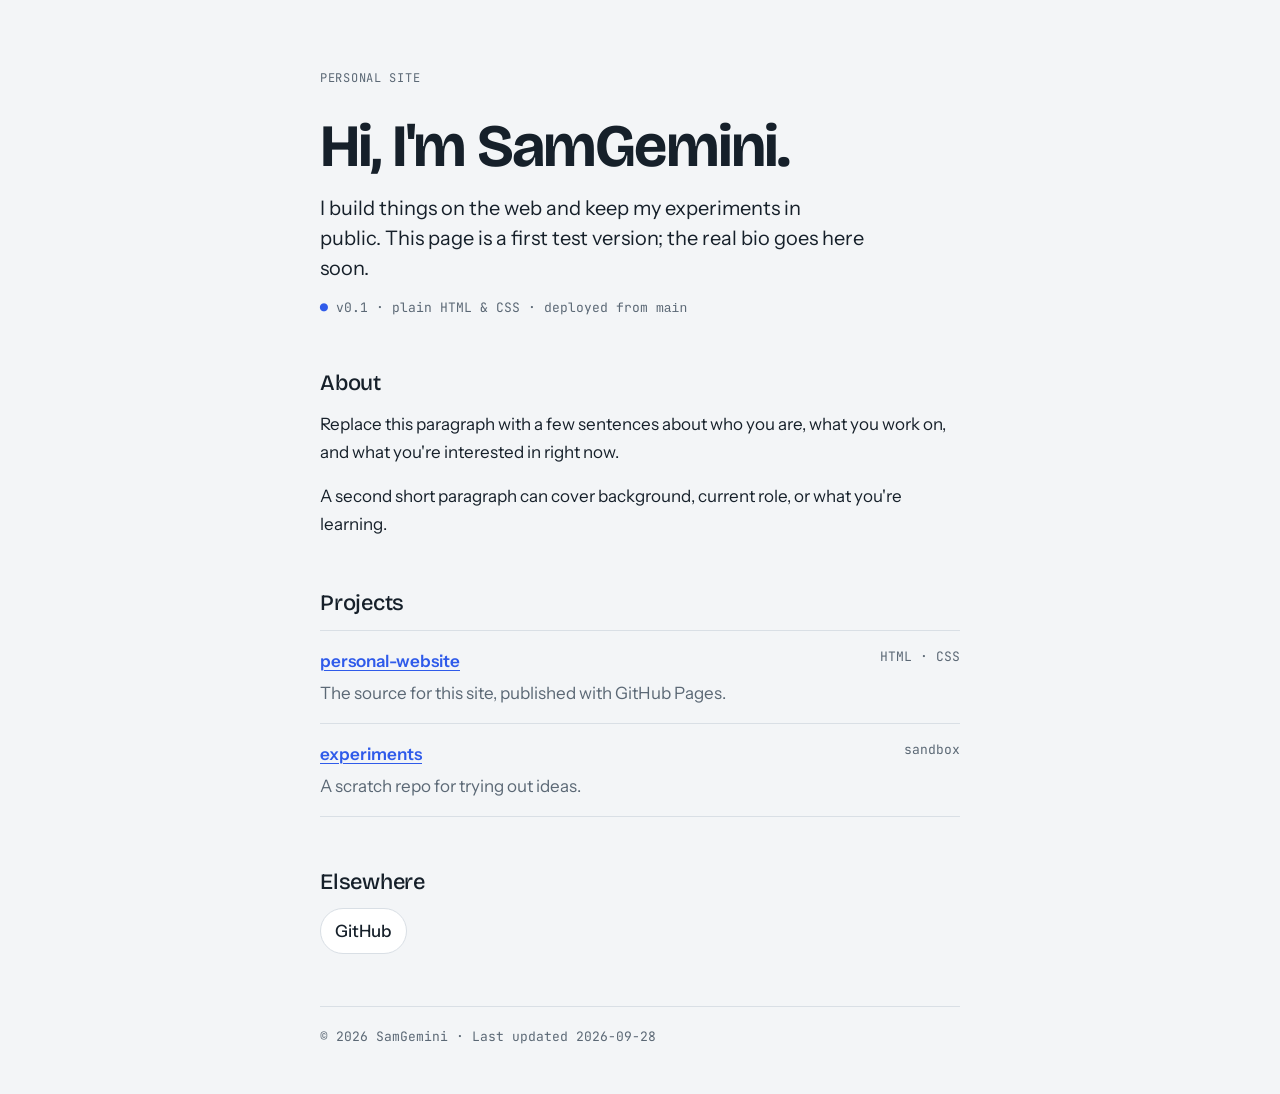
==== index.html @ a4d3291f "Add starter personal website (plain HTML/CSS) Co-Authored-By: Claude Opus 5.5 <noreply@anthropic.com" ====
<!doctype html>
<html lang="en">
<head>
<meta charset="utf-8">
<meta name="viewport" content="width=device-width, initial-scale=1, viewport-fit=cover">
<title>SamGemini</title>
<meta name="description" content="Personal website of SamGemini.">
<link rel="preconnect" href="https://fonts.googleapis.com">
<link rel="preconnect" href="https://fonts.gstatic.com" crossorigin>
<link rel="stylesheet" href="https://fonts.googleapis.com/css2?family=Bricolage+Grotesque:opsz,wght@12..96,500;12..96,700&family=Instrument+Sans:wght@400;500;600&family=JetBrains+Mono:wght@400&display=swap">
<style>
  :root {
    --ground: #F3F5F7;
    --surface: #FFFFFF;
    --ink: #16202A;
    --muted: #5B6875;
    --line: #D9DFE5;
    --accent: #2F5BEA;
    --display: "Bricolage Grotesque", "Segoe UI", system-ui, sans-serif;
    --body: "Instrument Sans", "Segoe UI", system-ui, sans-serif;
    --mono: "JetBrains Mono", ui-monospace, Menlo, Consolas, monospace;
  }
  @media (prefers-color-scheme: dark) {
    :root:not([data-theme="light"]) {
      color-scheme: dark;
      --ground: #0F151B;
      --surface: #161E26;
      --ink: #E6EBF0;
      --muted: #93A1AE;
      --line: #26313C;
      --accent: #7C9BFF;
    }
  }
  :root[data-theme="dark"] {
    color-scheme: dark;
    --ground: #0F151B;
    --surface: #161E26;
    --ink: #E6EBF0;
    --muted: #93A1AE;
    --line: #26313C;
    --accent: #7C9BFF;
  }

  * { box-sizing: border-box; }
  html { -webkit-text-size-adjust: 100%; }
  body {
    margin: 0;
    background: var(--ground);
    color: var(--ink);
    font: 400 1.0625rem/1.65 var(--body);
    padding-inline: 20px;
  }
  main {
    max-width: 40rem;
    margin: 0 auto;
    padding-block: 4.5rem 3rem;
    display: grid;
    gap: 3.25rem;
  }
  a { color: var(--accent); text-underline-offset: 3px; text-decoration-thickness: 1px; }
  a:hover { text-decoration-thickness: 2px; }
  a:focus-visible { outline: 2px solid var(--accent); outline-offset: 3px; border-radius: 2px; }

  .label {
    font: 400 0.75rem/1 var(--mono);
    letter-spacing: 0.06em;
    text-transform: uppercase;
    color: var(--muted);
    margin: 0 0 1rem;
  }

  header { display: grid; gap: 1rem; }
  h1 {
    font: 700 clamp(2.5rem, 8vw, 3.75rem)/1.02 var(--display);
    letter-spacing: -0.03em;
    margin: 0;
    text-wrap: balance;
  }
  .lede { font-size: 1.25rem; line-height: 1.5; color: var(--ink); margin: 0; max-width: 34rem; }
  .status {
    font: 400 0.8125rem/1.4 var(--mono);
    color: var(--muted);
    margin: 0;
  }
  .status b { color: var(--accent); font-weight: 400; }

  h2 { font: 500 1.375rem/1.25 var(--display); margin: 0 0 0.75rem; letter-spacing: -0.01em; }
  section p { margin: 0 0 1rem; color: var(--ink); }
  section p:last-child { margin-bottom: 0; }

  .projects { list-style: none; margin: 0; padding: 0; border-top: 1px solid var(--line); }
  .projects li {
    display: grid;
    grid-template-columns: 1fr auto;
    gap: 0.25rem 1rem;
    padding-block: 1rem;
    border-bottom: 1px solid var(--line);
  }
  .projects a { font-weight: 600; }
  .projects .meta { font: 400 0.8125rem/1.6 var(--mono); color: var(--muted); }
  .projects .desc { grid-column: 1 / -1; color: var(--muted); margin: 0; }

  .links { display: flex; flex-wrap: wrap; gap: 0.75rem; list-style: none; margin: 0; padding: 0; }
  .links a {
    display: inline-block;
    padding: 0.5rem 0.9rem;
    border: 1px solid var(--line);
    border-radius: 999px;
    background: var(--surface);
    color: var(--ink);
    text-decoration: none;
    font-weight: 500;
  }
  .links a:hover { border-color: var(--accent); color: var(--accent); }

  footer { font: 400 0.8125rem/1.5 var(--mono); color: var(--muted); border-top: 1px solid var(--line); padding-top: 1.25rem; }
</style>
</head>
<body>
<main>
  <header>
    <p class="label">Personal site</p>
    <h1>Hi, I'm SamGemini.</h1>
    <p class="lede">I build things on the web and keep my experiments in public. This page is a first test version; the real bio goes here soon.</p>
    <p class="status"><b>●</b> v0.1 · plain HTML &amp; CSS · deployed from <code>main</code></p>
  </header>

  <section>
    <h2>About</h2>
    <p>Replace this paragraph with a few sentences about who you are, what you work on, and what you're interested in right now.</p>
    <p>A second short paragraph can cover background, current role, or what you're learning.</p>
  </section>

  <section>
    <h2>Projects</h2>
    <ul class="projects">
      <li>
        <a href="https://github.com/SamGemini/personal-website">personal-website</a>
        <span class="meta">HTML · CSS</span>
        <p class="desc">The source for this site, published with GitHub Pages.</p>
      </li>
      <li>
        <a href="https://github.com/SamGemini/experiments">experiments</a>
        <span class="meta">sandbox</span>
        <p class="desc">A scratch repo for trying out ideas.</p>
      </li>
    </ul>
  </section>

  <section>
    <h2>Elsewhere</h2>
    <ul class="links">
      <li><a href="https://github.com/SamGemini">GitHub</a></li>
    </ul>
  </section>

  <footer>© 2026 SamGemini · Last updated 2026-09-28</footer>
</main>
</body>
</html>
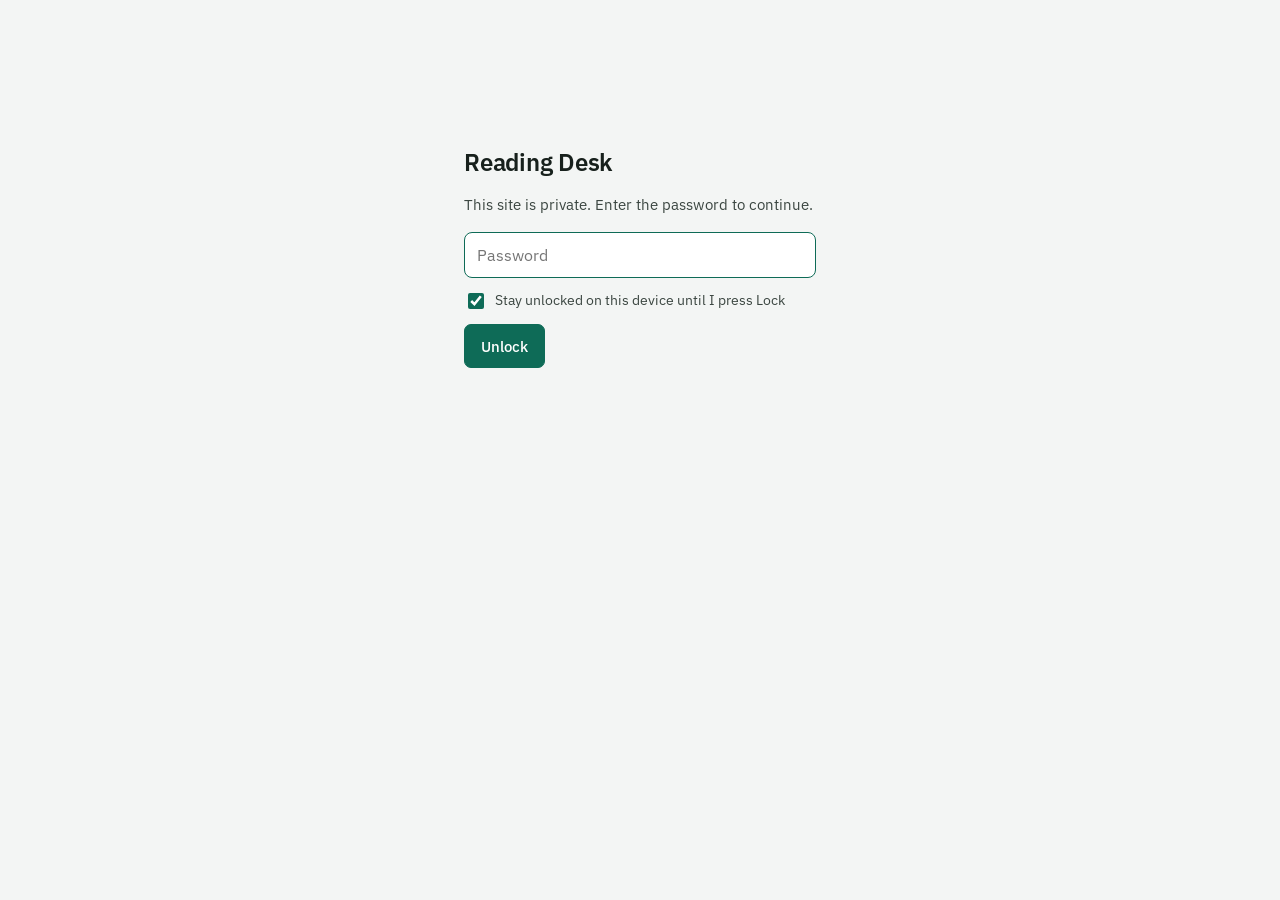
==== commit 4942e9d3: "Two columns from 900px; version asset URLs so updates bypass the browser cache Co-Authored-By: Claud" ====
--- a/index.html
+++ b/index.html
@@ -1,160 +1,18 @@
 <!doctype html>
-<html lang="en">
+<html lang="en" data-root="">
 <head>
 <meta charset="utf-8">
 <meta name="viewport" content="width=device-width, initial-scale=1, viewport-fit=cover">
-<title>SamGemini</title>
-<meta name="description" content="Personal website of SamGemini.">
-<link rel="preconnect" href="https://fonts.googleapis.com">
-<link rel="preconnect" href="https://fonts.gstatic.com" crossorigin>
-<link rel="stylesheet" href="https://fonts.googleapis.com/css2?family=Bricolage+Grotesque:opsz,wght@12..96,500;12..96,700&family=Instrument+Sans:wght@400;500;600&family=JetBrains+Mono:wght@400&display=swap">
-<style>
-  :root {
-    --ground: #F3F5F7;
-    --surface: #FFFFFF;
-    --ink: #16202A;
-    --muted: #5B6875;
-    --line: #D9DFE5;
-    --accent: #2F5BEA;
-    --display: "Bricolage Grotesque", "Segoe UI", system-ui, sans-serif;
-    --body: "Instrument Sans", "Segoe UI", system-ui, sans-serif;
-    --mono: "JetBrains Mono", ui-monospace, Menlo, Consolas, monospace;
-  }
-  @media (prefers-color-scheme: dark) {
-    :root:not([data-theme="light"]) {
-      color-scheme: dark;
-      --ground: #0F151B;
-      --surface: #161E26;
-      --ink: #E6EBF0;
-      --muted: #93A1AE;
-      --line: #26313C;
-      --accent: #7C9BFF;
-    }
-  }
-  :root[data-theme="dark"] {
-    color-scheme: dark;
-    --ground: #0F151B;
-    --surface: #161E26;
-    --ink: #E6EBF0;
-    --muted: #93A1AE;
-    --line: #26313C;
-    --accent: #7C9BFF;
-  }
-
-  * { box-sizing: border-box; }
-  html { -webkit-text-size-adjust: 100%; }
-  body {
-    margin: 0;
-    background: var(--ground);
-    color: var(--ink);
-    font: 400 1.0625rem/1.65 var(--body);
-    padding-inline: 20px;
-  }
-  main {
-    max-width: 40rem;
-    margin: 0 auto;
-    padding-block: 4.5rem 3rem;
-    display: grid;
-    gap: 3.25rem;
-  }
-  a { color: var(--accent); text-underline-offset: 3px; text-decoration-thickness: 1px; }
-  a:hover { text-decoration-thickness: 2px; }
-  a:focus-visible { outline: 2px solid var(--accent); outline-offset: 3px; border-radius: 2px; }
-
-  .label {
-    font: 400 0.75rem/1 var(--mono);
-    letter-spacing: 0.06em;
-    text-transform: uppercase;
-    color: var(--muted);
-    margin: 0 0 1rem;
-  }
-
-  header { display: grid; gap: 1rem; }
-  h1 {
-    font: 700 clamp(2.5rem, 8vw, 3.75rem)/1.02 var(--display);
-    letter-spacing: -0.03em;
-    margin: 0;
-    text-wrap: balance;
-  }
-  .lede { font-size: 1.25rem; line-height: 1.5; color: var(--ink); margin: 0; max-width: 34rem; }
-  .status {
-    font: 400 0.8125rem/1.4 var(--mono);
-    color: var(--muted);
-    margin: 0;
-  }
-  .status b { color: var(--accent); font-weight: 400; }
-
-  h2 { font: 500 1.375rem/1.25 var(--display); margin: 0 0 0.75rem; letter-spacing: -0.01em; }
-  section p { margin: 0 0 1rem; color: var(--ink); }
-  section p:last-child { margin-bottom: 0; }
-
-  .projects { list-style: none; margin: 0; padding: 0; border-top: 1px solid var(--line); }
-  .projects li {
-    display: grid;
-    grid-template-columns: 1fr auto;
-    gap: 0.25rem 1rem;
-    padding-block: 1rem;
-    border-bottom: 1px solid var(--line);
-  }
-  .projects a { font-weight: 600; }
-  .projects .meta { font: 400 0.8125rem/1.6 var(--mono); color: var(--muted); }
-  .projects .desc { grid-column: 1 / -1; color: var(--muted); margin: 0; }
-
-  .links { display: flex; flex-wrap: wrap; gap: 0.75rem; list-style: none; margin: 0; padding: 0; }
-  .links a {
-    display: inline-block;
-    padding: 0.5rem 0.9rem;
-    border: 1px solid var(--line);
-    border-radius: 999px;
-    background: var(--surface);
-    color: var(--ink);
-    text-decoration: none;
-    font-weight: 500;
-  }
-  .links a:hover { border-color: var(--accent); color: var(--accent); }
-
-  footer { font: 400 0.8125rem/1.5 var(--mono); color: var(--muted); border-top: 1px solid var(--line); padding-top: 1.25rem; }
-</style>
+<meta name="robots" content="noindex, nofollow">
+<meta http-equiv="Content-Security-Policy" content="default-src 'self'; script-src 'self'; style-src 'self' 'unsafe-inline'; font-src 'self'; img-src 'self' data:; connect-src 'self'; object-src 'none'; base-uri 'none'; form-action 'none'">
+<meta name="referrer" content="no-referrer">
+<title>Reading Desk</title>
+<link rel="stylesheet" href="assets/fonts.css?v=202609281540">
+<link rel="stylesheet" href="assets/site.css?v=202609281540">
+<script src="assets/vault.js?v=202609281540" defer></script>
+<script src="assets/reader.js?v=202609281540" defer></script>
 </head>
 <body>
-<main>
-  <header>
-    <p class="label">Personal site</p>
-    <h1>Hi, I'm SamGemini.</h1>
-    <p class="lede">I build things on the web and keep my experiments in public. This page is a first test version; the real bio goes here soon.</p>
-    <p class="status"><b>●</b> v0.1 · plain HTML &amp; CSS · deployed from <code>main</code></p>
-  </header>
-
-  <section>
-    <h2>About</h2>
-    <p>Replace this paragraph with a few sentences about who you are, what you work on, and what you're interested in right now.</p>
-    <p>A second short paragraph can cover background, current role, or what you're learning.</p>
-  </section>
-
-  <section>
-    <h2>Projects</h2>
-    <ul class="projects">
-      <li>
-        <a href="https://github.com/SamGemini/personal-website">personal-website</a>
-        <span class="meta">HTML · CSS</span>
-        <p class="desc">The source for this site, published with GitHub Pages.</p>
-      </li>
-      <li>
-        <a href="https://github.com/SamGemini/experiments">experiments</a>
-        <span class="meta">sandbox</span>
-        <p class="desc">A scratch repo for trying out ideas.</p>
-      </li>
-    </ul>
-  </section>
-
-  <section>
-    <h2>Elsewhere</h2>
-    <ul class="links">
-      <li><a href="https://github.com/SamGemini">GitHub</a></li>
-    </ul>
-  </section>
-
-  <footer>© 2026 SamGemini · Last updated 2026-09-28</footer>
-</main>
+<main class="wrap" id="app"><noscript>This site needs JavaScript.</noscript></main>
 </body>
 </html>
--- a/assets/fonts.css
+++ b/assets/fonts.css
@@ -0,0 +1,151 @@
+/* IBM Plex Sans, IBM Plex Mono and Source Serif 4, self-hosted (latin subsets). SIL Open Font License 1.1, see fonts/LICENSE.txt */
+/* latin-ext */
+@font-face {
+  font-family: 'IBM Plex Mono';
+  font-style: normal;
+  font-weight: 400;
+  font-display: swap;
+  src: url(fonts/IBMPlexMono-400-normal-latin-ext.woff2) format('woff2');
+  unicode-range: U+0100-02BA, U+02BD-02C5, U+02C7-02CC, U+02CE-02D7, U+02DD-02FF, U+0304, U+0308, U+0329, U+1D00-1DBF, U+1E00-1E9F, U+1EF2-1EFF, U+2020, U+20A0-20AB, U+20AD-20C0, U+2113, U+2C60-2C7F, U+A720-A7FF;
+}
+/* latin */
+@font-face {
+  font-family: 'IBM Plex Mono';
+  font-style: normal;
+  font-weight: 400;
+  font-display: swap;
+  src: url(fonts/IBMPlexMono-400-normal-latin.woff2) format('woff2');
+  unicode-range: U+0000-00FF, U+0131, U+0152-0153, U+02BB-02BC, U+02C6, U+02DA, U+02DC, U+0304, U+0308, U+0329, U+2000-206F, U+20AC, U+2122, U+2191, U+2193, U+2212, U+2215, U+FEFF, U+FFFD;
+}
+/* latin-ext */
+@font-face {
+  font-family: 'IBM Plex Mono';
+  font-style: normal;
+  font-weight: 500;
+  font-display: swap;
+  src: url(fonts/IBMPlexMono-500-normal-latin-ext.woff2) format('woff2');
+  unicode-range: U+0100-02BA, U+02BD-02C5, U+02C7-02CC, U+02CE-02D7, U+02DD-02FF, U+0304, U+0308, U+0329, U+1D00-1DBF, U+1E00-1E9F, U+1EF2-1EFF, U+2020, U+20A0-20AB, U+20AD-20C0, U+2113, U+2C60-2C7F, U+A720-A7FF;
+}
+/* latin */
+@font-face {
+  font-family: 'IBM Plex Mono';
+  font-style: normal;
+  font-weight: 500;
+  font-display: swap;
+  src: url(fonts/IBMPlexMono-500-normal-latin.woff2) format('woff2');
+  unicode-range: U+0000-00FF, U+0131, U+0152-0153, U+02BB-02BC, U+02C6, U+02DA, U+02DC, U+0304, U+0308, U+0329, U+2000-206F, U+20AC, U+2122, U+2191, U+2193, U+2212, U+2215, U+FEFF, U+FFFD;
+}
+/* latin-ext */
+@font-face {
+  font-family: 'IBM Plex Sans';
+  font-style: normal;
+  font-weight: 400;
+  font-stretch: 100%;
+  font-display: swap;
+  src: url(fonts/IBMPlexSans-400-normal-latin-ext.woff2) format('woff2');
+  unicode-range: U+0100-02BA, U+02BD-02C5, U+02C7-02CC, U+02CE-02D7, U+02DD-02FF, U+0304, U+0308, U+0329, U+1D00-1DBF, U+1E00-1E9F, U+1EF2-1EFF, U+2020, U+20A0-20AB, U+20AD-20C0, U+2113, U+2C60-2C7F, U+A720-A7FF;
+}
+/* latin */
+@font-face {
+  font-family: 'IBM Plex Sans';
+  font-style: normal;
+  font-weight: 400;
+  font-stretch: 100%;
+  font-display: swap;
+  src: url(fonts/IBMPlexSans-400-normal-latin.woff2) format('woff2');
+  unicode-range: U+0000-00FF, U+0131, U+0152-0153, U+02BB-02BC, U+02C6, U+02DA, U+02DC, U+0304, U+0308, U+0329, U+2000-206F, U+20AC, U+2122, U+2191, U+2193, U+2212, U+2215, U+FEFF, U+FFFD;
+}
+/* latin-ext */
+@font-face {
+  font-family: 'IBM Plex Sans';
+  font-style: normal;
+  font-weight: 500;
+  font-stretch: 100%;
+  font-display: swap;
+  src: url(fonts/IBMPlexSans-400-normal-latin-ext.woff2) format('woff2');
+  unicode-range: U+0100-02BA, U+02BD-02C5, U+02C7-02CC, U+02CE-02D7, U+02DD-02FF, U+0304, U+0308, U+0329, U+1D00-1DBF, U+1E00-1E9F, U+1EF2-1EFF, U+2020, U+20A0-20AB, U+20AD-20C0, U+2113, U+2C60-2C7F, U+A720-A7FF;
+}
+/* latin */
+@font-face {
+  font-family: 'IBM Plex Sans';
+  font-style: normal;
+  font-weight: 500;
+  font-stretch: 100%;
+  font-display: swap;
+  src: url(fonts/IBMPlexSans-400-normal-latin.woff2) format('woff2');
+  unicode-range: U+0000-00FF, U+0131, U+0152-0153, U+02BB-02BC, U+02C6, U+02DA, U+02DC, U+0304, U+0308, U+0329, U+2000-206F, U+20AC, U+2122, U+2191, U+2193, U+2212, U+2215, U+FEFF, U+FFFD;
+}
+/* latin-ext */
+@font-face {
+  font-family: 'IBM Plex Sans';
+  font-style: normal;
+  font-weight: 600;
+  font-stretch: 100%;
+  font-display: swap;
+  src: url(fonts/IBMPlexSans-400-normal-latin-ext.woff2) format('woff2');
+  unicode-range: U+0100-02BA, U+02BD-02C5, U+02C7-02CC, U+02CE-02D7, U+02DD-02FF, U+0304, U+0308, U+0329, U+1D00-1DBF, U+1E00-1E9F, U+1EF2-1EFF, U+2020, U+20A0-20AB, U+20AD-20C0, U+2113, U+2C60-2C7F, U+A720-A7FF;
+}
+/* latin */
+@font-face {
+  font-family: 'IBM Plex Sans';
+  font-style: normal;
+  font-weight: 600;
+  font-stretch: 100%;
+  font-display: swap;
+  src: url(fonts/IBMPlexSans-400-normal-latin.woff2) format('woff2');
+  unicode-range: U+0000-00FF, U+0131, U+0152-0153, U+02BB-02BC, U+02C6, U+02DA, U+02DC, U+0304, U+0308, U+0329, U+2000-206F, U+20AC, U+2122, U+2191, U+2193, U+2212, U+2215, U+FEFF, U+FFFD;
+}
+/* latin-ext */
+@font-face {
+  font-family: 'Source Serif 4';
+  font-style: italic;
+  font-weight: 400;
+  font-display: swap;
+  src: url(fonts/SourceSerif4-400-italic-latin-ext.woff2) format('woff2');
+  unicode-range: U+0100-02BA, U+02BD-02C5, U+02C7-02CC, U+02CE-02D7, U+02DD-02FF, U+0304, U+0308, U+0329, U+1D00-1DBF, U+1E00-1E9F, U+1EF2-1EFF, U+2020, U+20A0-20AB, U+20AD-20C0, U+2113, U+2C60-2C7F, U+A720-A7FF;
+}
+/* latin */
+@font-face {
+  font-family: 'Source Serif 4';
+  font-style: italic;
+  font-weight: 400;
+  font-display: swap;
+  src: url(fonts/SourceSerif4-400-italic-latin.woff2) format('woff2');
+  unicode-range: U+0000-00FF, U+0131, U+0152-0153, U+02BB-02BC, U+02C6, U+02DA, U+02DC, U+0304, U+0308, U+0329, U+2000-206F, U+20AC, U+2122, U+2191, U+2193, U+2212, U+2215, U+FEFF, U+FFFD;
+}
+/* latin-ext */
+@font-face {
+  font-family: 'Source Serif 4';
+  font-style: normal;
+  font-weight: 400;
+  font-display: swap;
+  src: url(fonts/SourceSerif4-400-normal-latin-ext.woff2) format('woff2');
+  unicode-range: U+0100-02BA, U+02BD-02C5, U+02C7-02CC, U+02CE-02D7, U+02DD-02FF, U+0304, U+0308, U+0329, U+1D00-1DBF, U+1E00-1E9F, U+1EF2-1EFF, U+2020, U+20A0-20AB, U+20AD-20C0, U+2113, U+2C60-2C7F, U+A720-A7FF;
+}
+/* latin */
+@font-face {
+  font-family: 'Source Serif 4';
+  font-style: normal;
+  font-weight: 400;
+  font-display: swap;
+  src: url(fonts/SourceSerif4-400-normal-latin.woff2) format('woff2');
+  unicode-range: U+0000-00FF, U+0131, U+0152-0153, U+02BB-02BC, U+02C6, U+02DA, U+02DC, U+0304, U+0308, U+0329, U+2000-206F, U+20AC, U+2122, U+2191, U+2193, U+2212, U+2215, U+FEFF, U+FFFD;
+}
+/* latin-ext */
+@font-face {
+  font-family: 'Source Serif 4';
+  font-style: normal;
+  font-weight: 600;
+  font-display: swap;
+  src: url(fonts/SourceSerif4-400-normal-latin-ext.woff2) format('woff2');
+  unicode-range: U+0100-02BA, U+02BD-02C5, U+02C7-02CC, U+02CE-02D7, U+02DD-02FF, U+0304, U+0308, U+0329, U+1D00-1DBF, U+1E00-1E9F, U+1EF2-1EFF, U+2020, U+20A0-20AB, U+20AD-20C0, U+2113, U+2C60-2C7F, U+A720-A7FF;
+}
+/* latin */
+@font-face {
+  font-family: 'Source Serif 4';
+  font-style: normal;
+  font-weight: 600;
+  font-display: swap;
+  src: url(fonts/SourceSerif4-400-normal-latin.woff2) format('woff2');
+  unicode-range: U+0000-00FF, U+0131, U+0152-0153, U+02BB-02BC, U+02C6, U+02DA, U+02DC, U+0304, U+0308, U+0329, U+2000-206F, U+20AC, U+2122, U+2191, U+2193, U+2212, U+2215, U+FEFF, U+FFFD;
+}
--- a/assets/site.css
+++ b/assets/site.css
@@ -0,0 +1,296 @@
+:root {
+    --ground: #F3F5F4;
+    --surface: #FFFFFF;
+    --sunken: #EAEEEC;
+    --ink: #17201C;
+    --ink-2: #3B4641;
+    --muted: #65716B;
+    --line: #D8DFDB;
+    --accent: #0E6B57;
+    --accent-ink: #FFFFFF;
+    --accent-soft: #DCEFE8;
+    --warn: #8A5A00;
+    --warn-soft: #FBF1DC;
+    --tier-a: #0E6B57;
+    --tier-b: #3B5B8C;
+    --tier-c: #6B6F75;
+    --sans: "IBM Plex Sans", "Segoe UI", system-ui, sans-serif;
+    --serif: "Source Serif 4", Georgia, "Times New Roman", serif;
+    --mono: "IBM Plex Mono", ui-monospace, Menlo, Consolas, monospace;
+  }
+  @media (prefers-color-scheme: dark) {
+    :root:not([data-theme="light"]) {
+      color-scheme: dark;
+      --ground: #111513;
+      --surface: #181E1B;
+      --sunken: #1F2622;
+      --ink: #E3E9E6;
+      --ink-2: #C3CCC7;
+      --muted: #93A09A;
+      --line: #2B3430;
+      --accent: #58C6A4;
+      --accent-ink: #0B1411;
+      --accent-soft: #1C3A31;
+      --warn: #E7B45A;
+      --warn-soft: #2E2615;
+      --tier-a: #58C6A4;
+      --tier-b: #8FB0E3;
+      --tier-c: #A3A8AE;
+    }
+  }
+  :root[data-theme="dark"] {
+    color-scheme: dark;
+    --ground: #111513;
+    --surface: #181E1B;
+    --sunken: #1F2622;
+    --ink: #E3E9E6;
+    --ink-2: #C3CCC7;
+    --muted: #93A09A;
+    --line: #2B3430;
+    --accent: #58C6A4;
+    --accent-ink: #0B1411;
+    --accent-soft: #1C3A31;
+    --warn: #E7B45A;
+    --warn-soft: #2E2615;
+    --tier-a: #58C6A4;
+    --tier-b: #8FB0E3;
+    --tier-c: #A3A8AE;
+  }
+
+  * { box-sizing: border-box; }
+  body {
+    margin: 0;
+    background: var(--ground);
+    color: var(--ink);
+    font: 400 15px/1.55 var(--sans);
+    padding-inline: 16px;
+  }
+  button, input, textarea { font: inherit; color: inherit; }
+  a { color: var(--accent); text-underline-offset: 2px; }
+  :focus-visible { outline: 2px solid var(--accent); outline-offset: 2px; border-radius: 4px; }
+  .wrap { max-width: 50rem; margin: 0 auto; padding-block: 2.5rem 4rem; }
+  .label {
+    font: 500 0.6875rem/1.2 var(--mono);
+    letter-spacing: 0.08em;
+    text-transform: uppercase;
+    color: var(--muted);
+  }
+  .num { font-family: var(--mono); font-variant-numeric: tabular-nums; }
+
+  /* ---------- home ---------- */
+  .home h1 {
+    font: 600 2rem/1.1 var(--sans);
+    letter-spacing: -0.02em;
+    margin: 0 0 2rem;
+  }
+  .shelf { list-style: none; margin: 0; padding: 0; display: grid; gap: 0.75rem; }
+  .shelf a {
+    display: grid;
+    grid-template-columns: 1fr auto;
+    align-items: center;
+    gap: 0.25rem 1rem;
+    padding: 1.1rem 1.25rem;
+    background: var(--surface);
+    border: 1px solid var(--line);
+    border-radius: 10px;
+    color: var(--ink);
+    text-decoration: none;
+  }
+  .shelf a:hover { border-color: var(--accent); }
+  .shelf .t { font-weight: 600; font-size: 1.125rem; }
+  .shelf .s { grid-column: 1; color: var(--muted); font-size: 0.875rem; }
+  .shelf .go { grid-row: 1 / span 2; grid-column: 2; color: var(--accent); font-size: 1.25rem; }
+
+  /* ---------- reader ---------- */
+  .back {
+    display: inline-flex; gap: 0.4rem; align-items: center;
+    color: var(--muted); text-decoration: none; font-size: 0.875rem; margin-bottom: 1.25rem;
+  }
+  .back:hover { color: var(--accent); }
+  .reader h1 {
+    font: 600 1.75rem/1.15 var(--sans);
+    letter-spacing: -0.015em;
+    margin: 0.35rem 0 0.5rem;
+    text-wrap: balance;
+  }
+  .lede { color: var(--ink-2); margin: 0 0 1rem; max-width: 42rem; }
+  .about { margin: 0 0 1.5rem; }
+  .about > summary { cursor: pointer; color: var(--accent); font-size: 0.875rem; }
+  .about-body { margin-top: 0.75rem; padding: 1rem 1.1rem; background: var(--sunken); border-radius: 8px; display: grid; gap: 0.75rem; }
+  .about-body p { margin: 0; color: var(--ink-2); font-size: 0.875rem; }
+  .stats { display: flex; flex-wrap: wrap; gap: 0.5rem 1.5rem; }
+  .stats div { display: grid; }
+  .stats b { font: 500 1.125rem/1.2 var(--mono); }
+
+  .progress { display: grid; gap: 0.4rem; margin-bottom: 1rem; }
+  .progress-line { display: flex; justify-content: space-between; gap: 1rem; font-size: 0.875rem; color: var(--ink-2); flex-wrap: wrap; }
+  .bar { height: 6px; background: var(--sunken); border-radius: 99px; overflow: hidden; }
+  .bar i { display: block; height: 100%; background: var(--accent); width: 0; transition: width .3s; }
+  .store-note { font-size: 0.75rem; color: var(--muted); }
+
+  .toolbar {
+    position: sticky;
+    top: env(safe-area-inset-top, 0px);
+    z-index: 5;
+    background: var(--ground);
+    padding-block: 0.6rem;
+    margin-bottom: 0.5rem;
+    display: flex; flex-wrap: wrap; gap: 0.5rem; align-items: center;
+    border-bottom: 1px solid var(--line);
+  }
+  .search {
+    flex: 1 1 12rem; min-width: 0;
+    padding: 0.45rem 0.7rem;
+    border: 1px solid var(--line); border-radius: 7px;
+    background: var(--surface);
+  }
+  .seg { display: inline-flex; border: 1px solid var(--line); border-radius: 7px; overflow: hidden; background: var(--surface); }
+  .seg button {
+    border: 0; background: none; padding: 0.4rem 0.65rem; cursor: pointer; font-size: 0.8125rem; color: var(--ink-2);
+    border-right: 1px solid var(--line);
+  }
+  .seg button:last-child { border-right: 0; }
+  .seg button[aria-pressed="true"] { background: var(--accent-soft); color: var(--ink); font-weight: 500; }
+  .btn {
+    border: 1px solid var(--accent); background: var(--accent); color: var(--accent-ink);
+    border-radius: 7px; padding: 0.4rem 0.75rem; cursor: pointer; font-size: 0.8125rem; font-weight: 500;
+  }
+  .btn.ghost { background: transparent; color: var(--accent); }
+  .count { font-size: 0.8125rem; color: var(--muted); margin: 0.25rem 0 0.75rem; }
+
+  .list { display: grid; gap: 0; border-top: 1px solid var(--line); }
+  .group-title { padding: 1.25rem 0 0.5rem; display: flex; justify-content: space-between; gap: 1rem; border-bottom: 1px solid var(--line); }
+  .group-title .label { color: var(--ink-2); }
+  .item { border-bottom: 1px solid var(--line); }
+  .item.open { background: var(--surface); border-radius: 0; box-shadow: 0 0 0 1px var(--line); position: relative; z-index: 1; }
+  .item-head { display: grid; grid-template-columns: auto 1fr; gap: 0.75rem; align-items: start; padding: 0.8rem 0.25rem; }
+  .item.open .item-head { padding-inline: 0.9rem; }
+  .check {
+    width: 22px; height: 22px; margin-top: 1px;
+    border: 1.5px solid var(--muted); border-radius: 5px; background: var(--surface);
+    display: grid; place-items: center; cursor: pointer; padding: 0; flex: none;
+  }
+  .check svg { width: 14px; height: 14px; opacity: 0; }
+  .check[aria-checked="true"] { background: var(--accent); border-color: var(--accent); }
+  .check[aria-checked="true"] svg { opacity: 1; }
+  .toggle {
+    border: 0; background: none; text-align: left; padding: 0; cursor: pointer;
+    display: grid; gap: 0.15rem; min-width: 0;
+  }
+  .item-title { font-weight: 600; font-size: 1rem; line-height: 1.35; overflow-wrap: anywhere; }
+  .item.read:not(.open) .item-title { color: var(--muted); font-weight: 500; }
+  .item-sub { color: var(--muted); font-size: 0.8125rem; line-height: 1.45; overflow-wrap: anywhere; }
+  .item-sub .dek { display: -webkit-box; -webkit-line-clamp: 2; -webkit-box-orient: vertical; overflow: hidden; }
+  .item.open .item-sub .dek { display: block; overflow: visible; }
+  .meta { display: flex; flex-wrap: wrap; gap: 0.25rem 0.6rem; align-items: center; font-size: 0.75rem; color: var(--muted); }
+  .tier { font: 500 0.6875rem/1 var(--mono); padding: 0.2rem 0.4rem; border-radius: 4px; border: 1px solid currentColor; }
+  .tier.A { color: var(--tier-a); } .tier.B { color: var(--tier-b); } .tier.C { color: var(--tier-c); }
+  .has-note { color: var(--accent); font-weight: 500; }
+  .meta .m + .m::before { content: "·"; margin-right: 0.6rem; color: var(--muted); }
+
+  .item-body { padding: 0 0.9rem 1.1rem 3.1rem; display: grid; gap: 1rem; }
+  .fields { display: grid; gap: 0.75rem; margin: 0; }
+  .field { display: grid; grid-template-columns: 8.5rem 1fr; gap: 1rem; }
+  .fields dt { padding-top: 0.2rem; }
+  .fields dd { margin: 0; font-size: 0.9375rem; color: var(--ink); }
+  .review { background: var(--warn-soft); border-radius: 7px; padding: 0.7rem 0.85rem; display: grid; gap: 0.3rem; }
+  .review .label { color: var(--warn); }
+  .review p { margin: 0; font-size: 0.875rem; }
+
+  /* Wide windows: the deal book gets a wider page and each company's fields flow in two columns. */
+  @media (min-width: 900px) {
+    body[data-coll="bluetorch"] .wrap { max-width: 76rem; }
+    body[data-coll="bluetorch"] .fields { display: block; column-count: 2; column-gap: 2.5rem; }
+    body[data-coll="bluetorch"] .field { display: block; break-inside: avoid; margin-bottom: 1rem; }
+    body[data-coll="bluetorch"] .field dt { padding-top: 0; margin-bottom: 0.25rem; }
+  }
+  .descriptor { margin: 0; font-size: 0.875rem; color: var(--ink-2); }
+  .sources { display: flex; flex-wrap: wrap; gap: 0.4rem; list-style: none; margin: 0; padding: 0; }
+  .sources a, .sources span {
+    display: inline-block; font: 400 0.75rem/1.3 var(--mono); padding: 0.25rem 0.5rem;
+    border: 1px solid var(--line); border-radius: 5px; background: var(--ground); text-decoration: none; color: var(--ink-2);
+  }
+  .sources a:hover { border-color: var(--accent); color: var(--accent); }
+  .pageref { font-size: 0.75rem; color: var(--muted); }
+
+  .deal-sec { display: grid; gap: 0.25rem; }
+  .deal-sec h3 { font: 600 0.9375rem/1.3 var(--sans); margin: 0.5rem 0 0; }
+  .deal-sec > p { margin: 0 0 0.5rem; color: var(--muted); font-size: 0.8125rem; }
+  .deal { padding: 0.75rem 0; border-top: 1px solid var(--line); display: grid; gap: 0.35rem; }
+  .deal-top { display: flex; flex-wrap: wrap; gap: 0.25rem 0.75rem; align-items: baseline; }
+  .deal-top b { font-weight: 600; }
+  .deal-grid { display: grid; grid-template-columns: repeat(auto-fit, minmax(12rem, 1fr)); gap: 0.35rem 1rem; font-size: 0.8125rem; }
+  .deal-grid div { display: grid; gap: 0.1rem; }
+  .deal p { margin: 0; font-size: 0.8125rem; color: var(--ink-2); }
+
+  .article { font: 400 1.0625rem/1.65 var(--serif); max-width: 40rem; }
+  .article .dek { font-style: italic; color: var(--ink-2); margin: 0; }
+  .article h3 { font: 600 1.1875rem/1.3 var(--serif); margin: 1.5rem 0 0.25rem; }
+  .article p { margin: 0 0 0.9rem; }
+  .article .src { font: 400 0.8125rem/1.4 var(--sans); }
+  .fnref {
+    border: 0; background: none; padding: 0 0.1rem; cursor: pointer;
+    color: var(--accent); font: 600 0.7rem/1 var(--sans); vertical-align: super;
+  }
+  .footnotes { border-top: 1px solid var(--line); padding-top: 0.75rem; margin-top: 0.5rem; font-size: 0.9375rem; }
+  .footnotes ol { margin: 0.5rem 0 0; padding-left: 1.4rem; display: grid; gap: 0.6rem; }
+  .footnotes li { scroll-margin-top: 5rem; }
+  .footnotes li.flash { background: var(--accent-soft); border-radius: 4px; }
+  .fnback { border: 0; background: none; color: var(--accent); cursor: pointer; padding: 0 0.25rem; font: inherit; }
+  .disclaimer { font: 400 0.75rem/1.4 var(--sans); color: var(--muted); }
+
+  .notes { display: grid; gap: 0.35rem; }
+  .notes-head { display: flex; justify-content: space-between; gap: 1rem; align-items: baseline; }
+  .notes textarea {
+    width: 100%; min-height: 4.5rem; resize: vertical;
+    padding: 0.55rem 0.7rem; border: 1px solid var(--line); border-radius: 7px;
+    background: var(--ground); font-size: 0.875rem; line-height: 1.5;
+  }
+  .notes textarea:focus { border-color: var(--accent); outline: none; background: var(--surface); }
+  .save-state { font-size: 0.75rem; color: var(--muted); }
+  .body-foot { display: flex; flex-wrap: wrap; gap: 0.5rem; justify-content: flex-end; }
+  .empty, .loading, .error { padding: 2rem 0; color: var(--muted); text-align: center; }
+  .error { color: var(--warn); }
+
+  @media (max-width: 560px) {
+    .wrap { padding-block: 1.5rem 3rem; }
+    .item-body { padding: 0 0.75rem 1rem 0.75rem; }
+    .field { grid-template-columns: 1fr; gap: 0.2rem; }
+    .reader h1 { font-size: 1.45rem; }
+    .toolbar { position: static; }
+  }
+  @media (prefers-reduced-motion: reduce) { .bar i { transition: none; } }
+
+  /* ---------- site chrome ---------- */
+  .topline { display: flex; justify-content: space-between; align-items: center; gap: 1rem; margin-bottom: 1.25rem; }
+  .topline .back { margin-bottom: 0; }
+  .linkbtn { border: 0; background: none; padding: 0; cursor: pointer; color: var(--muted); font-size: 0.8125rem; text-decoration: underline; text-underline-offset: 2px; }
+  .linkbtn:hover { color: var(--accent); }
+  .backup { display: flex; gap: 0.9rem; flex-wrap: wrap; align-items: center; }
+
+  /* ---------- password gate ---------- */
+  .gate { max-width: 22rem; margin: 12vh auto 0; display: grid; gap: 1rem; }
+  .gate h1 { font: 600 1.5rem/1.2 var(--sans); margin: 0; letter-spacing: -0.01em; }
+  .gate p { margin: 0; color: var(--ink-2); font-size: 0.9375rem; }
+  .gate form { display: grid; gap: 0.75rem; }
+  .gate input[type="password"] {
+    width: 100%; padding: 0.6rem 0.75rem; font-size: 1rem;
+    border: 1px solid var(--line); border-radius: 8px; background: var(--surface);
+  }
+  .gate input[type="password"]:focus { border-color: var(--accent); outline: none; }
+  .gate .remember { display: flex; gap: 0.5rem; align-items: center; font-size: 0.875rem; color: var(--ink-2); }
+  .gate .remember input { accent-color: var(--accent); width: 1rem; height: 1rem; }
+  .gate .btn { padding: 0.6rem 1rem; font-size: 0.9375rem; justify-self: start; }
+  .gate .btn[disabled] { opacity: 0.6; cursor: progress; }
+  .gate .err { color: var(--warn); font-size: 0.875rem; min-height: 1.3em; }
+  .visually-hidden { position: absolute; width: 1px; height: 1px; overflow: hidden; clip: rect(0 0 0 0); white-space: nowrap; }
+
+  /* ---------- summary charts (About this deal book) ---------- */
+  .charts { display: grid; grid-template-columns: repeat(auto-fit, minmax(15rem, 1fr)); gap: 1rem 1.5rem; }
+  .chart { margin: 0; display: grid; gap: 0.3rem; }
+  .chart figcaption { margin-bottom: 0.2rem; }
+  .chart-row { display: grid; grid-template-columns: minmax(0, 11rem) 1fr 2rem; gap: 0.5rem; align-items: center; font-size: 0.75rem; color: var(--ink-2); }
+  .chart-label { overflow: hidden; text-overflow: ellipsis; white-space: nowrap; }
+  .chart-bar { height: 6px; background: var(--line); border-radius: 3px; overflow: hidden; }
+  .chart-bar i { display: block; height: 100%; background: var(--accent); }
+  .chart-row .num { text-align: right; }
